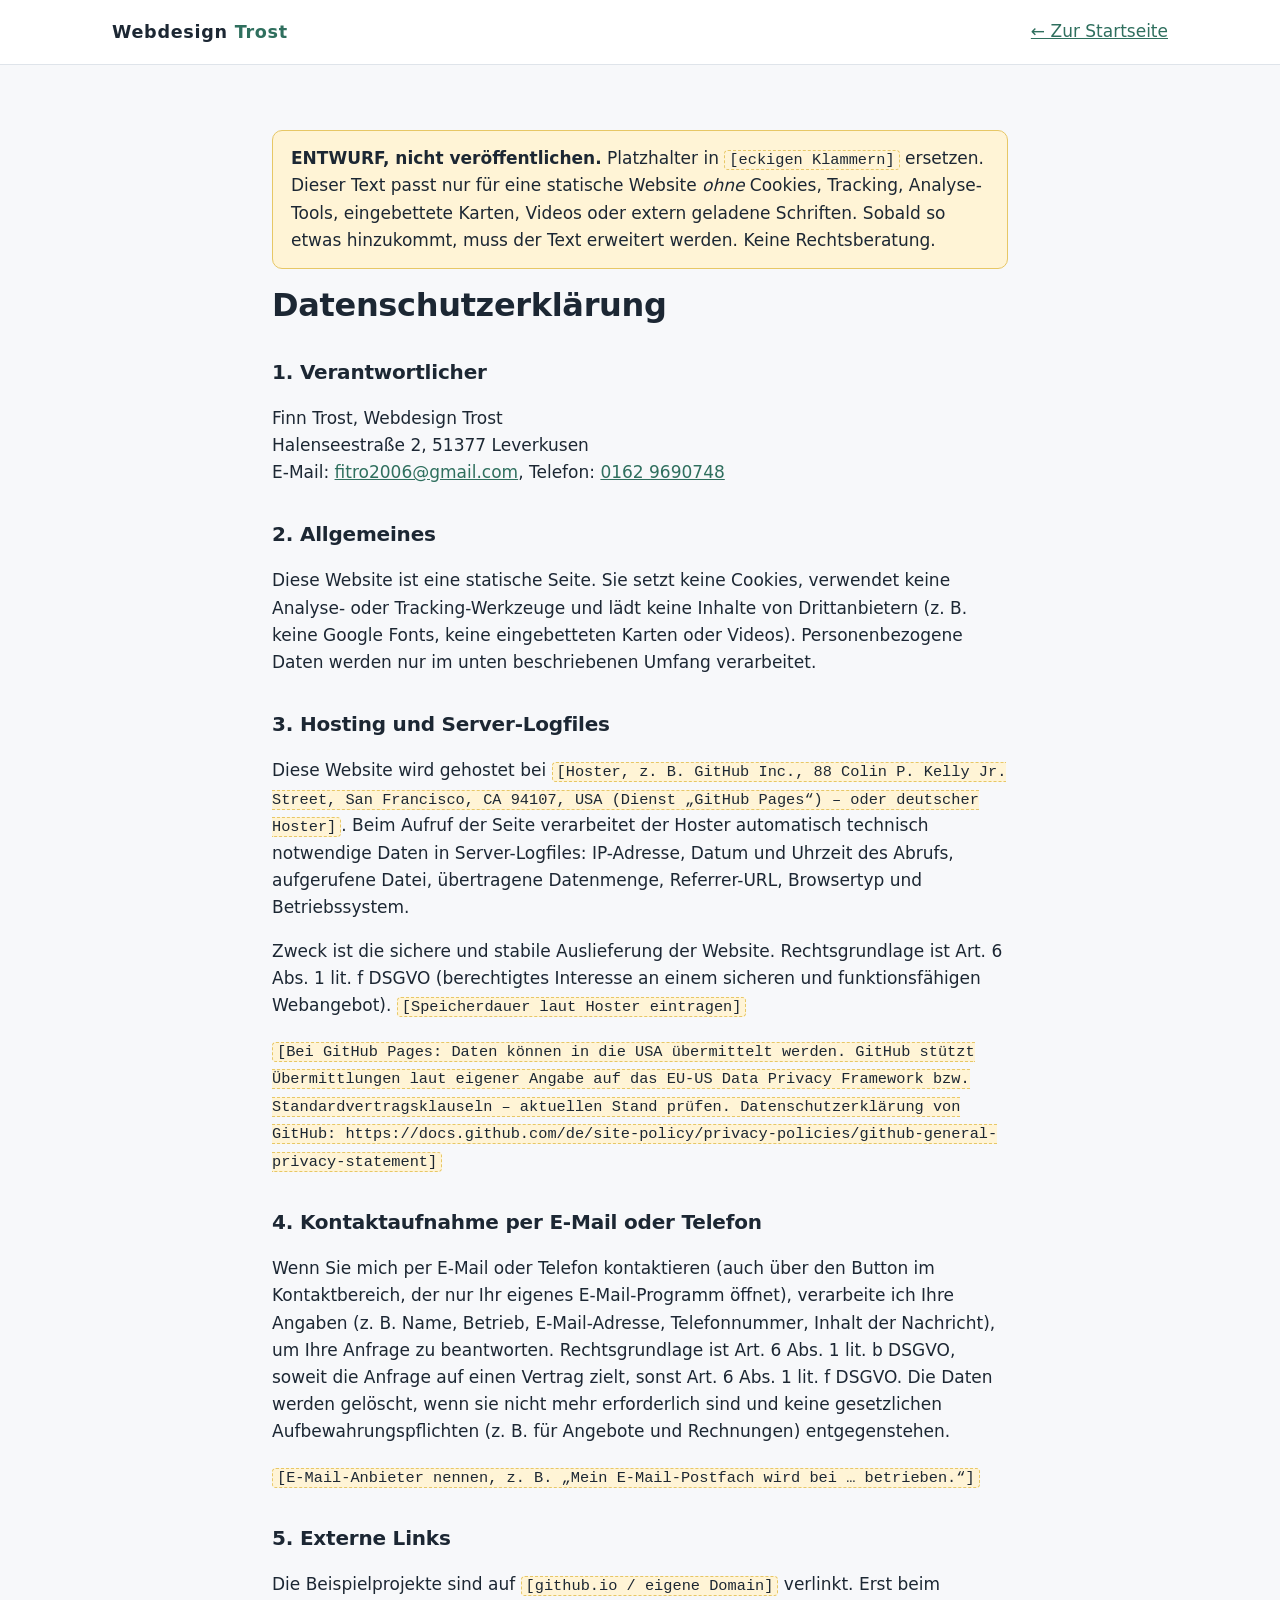
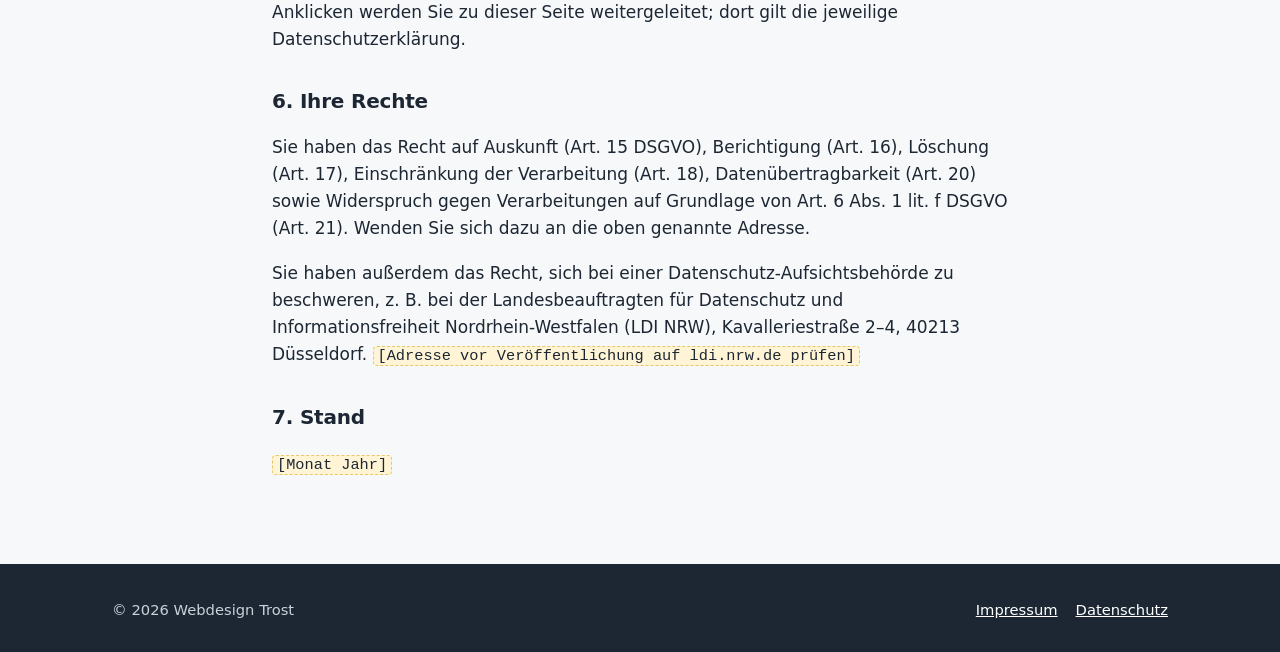
==== datenschutz.html @ ec388176 "Add files via upload" ====
<!doctype html>
<html lang="de"><head>
<meta name="robots" content="noindex, nofollow"><meta charset="utf-8"><meta name="viewport" content="width=device-width,initial-scale=1">
<title>Datenschutzerklärung – Webdesign Trost</title><meta name="robots" content="noindex"><link rel="stylesheet" href="style.css"></head>
<body>
<header class="top"><div class="wrap nav"><a class="logo" href="index.html">Webdesign <span>Trost</span></a><a href="index.html">← Zur Startseite</a></div></header>
<main class="legal">
<p class="draft"><strong>ENTWURF, nicht veröffentlichen.</strong> Platzhalter in <span class="ph">[eckigen Klammern]</span> ersetzen. Dieser Text passt nur für eine statische Website <em>ohne</em> Cookies, Tracking, Analyse-Tools, eingebettete Karten, Videos oder extern geladene Schriften. Sobald so etwas hinzukommt, muss der Text erweitert werden. Keine Rechtsberatung.</p>
<h1>Datenschutzerklärung</h1>

<h2>1. Verantwortlicher</h2>
<p>Finn Trost, Webdesign Trost<br>Halenseestraße 2, 51377 Leverkusen<br>E-Mail: <a href="mailto:fitro2006@gmail.com">fitro2006@gmail.com</a>, Telefon: <a href="tel:+491629690748">0162 9690748</a></p>

<h2>2. Allgemeines</h2>
<p>Diese Website ist eine statische Seite. Sie setzt keine Cookies, verwendet keine Analyse- oder Tracking-Werkzeuge und lädt keine Inhalte von Drittanbietern (z. B. keine Google Fonts, keine eingebetteten Karten oder Videos). Personenbezogene Daten werden nur im unten beschriebenen Umfang verarbeitet.</p>

<h2>3. Hosting und Server-Logfiles</h2>
<p>Diese Website wird gehostet bei <span class="ph">[Hoster, z. B. GitHub Inc., 88 Colin P. Kelly Jr. Street, San Francisco, CA 94107, USA (Dienst „GitHub Pages“) – oder deutscher Hoster]</span>. Beim Aufruf der Seite verarbeitet der Hoster automatisch technisch notwendige Daten in Server-Logfiles: IP-Adresse, Datum und Uhrzeit des Abrufs, aufgerufene Datei, übertragene Datenmenge, Referrer-URL, Browsertyp und Betriebssystem.</p>
<p>Zweck ist die sichere und stabile Auslieferung der Website. Rechtsgrundlage ist Art. 6 Abs. 1 lit. f DSGVO (berechtigtes Interesse an einem sicheren und funktionsfähigen Webangebot). <span class="ph">[Speicherdauer laut Hoster eintragen]</span></p>
<p><span class="ph">[Bei GitHub Pages: Daten können in die USA übermittelt werden. GitHub stützt Übermittlungen laut eigener Angabe auf das EU-US Data Privacy Framework bzw. Standardvertragsklauseln – aktuellen Stand prüfen. Datenschutzerklärung von GitHub: https://docs.github.com/de/site-policy/privacy-policies/github-general-privacy-statement]</span></p>

<h2>4. Kontaktaufnahme per E-Mail oder Telefon</h2>
<p>Wenn Sie mich per E-Mail oder Telefon kontaktieren (auch über den Button im Kontaktbereich, der nur Ihr eigenes E-Mail-Programm öffnet), verarbeite ich Ihre Angaben (z. B. Name, Betrieb, E-Mail-Adresse, Telefonnummer, Inhalt der Nachricht), um Ihre Anfrage zu beantworten. Rechtsgrundlage ist Art. 6 Abs. 1 lit. b DSGVO, soweit die Anfrage auf einen Vertrag zielt, sonst Art. 6 Abs. 1 lit. f DSGVO. Die Daten werden gelöscht, wenn sie nicht mehr erforderlich sind und keine gesetzlichen Aufbewahrungspflichten (z. B. für Angebote und Rechnungen) entgegenstehen.</p>
<p><span class="ph">[E-Mail-Anbieter nennen, z. B. „Mein E-Mail-Postfach wird bei … betrieben.“]</span></p>

<h2>5. Externe Links</h2>
<p>Die Beispielprojekte sind auf <span class="ph">[github.io / eigene Domain]</span> verlinkt. Erst beim Anklicken werden Sie zu dieser Seite weitergeleitet; dort gilt die jeweilige Datenschutzerklärung.</p>

<h2>6. Ihre Rechte</h2>
<p>Sie haben das Recht auf Auskunft (Art. 15 DSGVO), Berichtigung (Art. 16), Löschung (Art. 17), Einschränkung der Verarbeitung (Art. 18), Datenübertragbarkeit (Art. 20) sowie Widerspruch gegen Verarbeitungen auf Grundlage von Art. 6 Abs. 1 lit. f DSGVO (Art. 21). Wenden Sie sich dazu an die oben genannte Adresse.</p>
<p>Sie haben außerdem das Recht, sich bei einer Datenschutz-Aufsichtsbehörde zu beschweren, z. B. bei der Landesbeauftragten für Datenschutz und Informationsfreiheit Nordrhein-Westfalen (LDI NRW), Kavalleriestraße 2–4, 40213 Düsseldorf. <span class="ph">[Adresse vor Veröffentlichung auf ldi.nrw.de prüfen]</span></p>

<h2>7. Stand</h2>
<p><span class="ph">[Monat Jahr]</span></p>
</main>
<footer><div class="wrap"><div>© 2026 Webdesign Trost</div><div><a href="impressum.html">Impressum</a><a href="datenschutz.html">Datenschutz</a></div></div></footer>
</body></html>
---- style.css ----
:root{--ink:#1c2733;--muted:#5d6b7a;--line:#dfe4ea;--bg:#f7f8fa;--card:#fff;--accent:#2f6f5e;--accent-2:#e9f2ef;--warn:#fff4d6;--warn-b:#e7c766;--r:14px}
*{box-sizing:border-box}
html{scroll-behavior:smooth}
body{margin:0;font-family:system-ui,-apple-system,"Segoe UI",Roboto,"Helvetica Neue",Arial,sans-serif;color:var(--ink);background:var(--bg);line-height:1.6;font-size:17px}
img{max-width:100%;display:block}
a{color:var(--accent)}
.wrap{max-width:1100px;margin:0 auto;padding:0 22px}
.ph{background:var(--warn);border:1px dashed var(--warn-b);border-radius:4px;padding:0 4px;font-family:ui-monospace,Menlo,Consolas,monospace;font-size:.9em}
/* header */
header.top{position:sticky;top:0;z-index:20;background:rgba(255,255,255,.94);backdrop-filter:blur(8px);border-bottom:1px solid var(--line)}
.nav{display:flex;align-items:center;justify-content:space-between;height:64px}
.logo{font-weight:700;letter-spacing:.04em;color:var(--ink);text-decoration:none;font-size:1.1rem}
.logo span{color:var(--accent)}
.nav ul{display:flex;gap:26px;list-style:none;margin:0;padding:0}
.nav ul a{color:var(--ink);text-decoration:none;font-size:.95rem}
.nav ul a:hover{color:var(--accent)}
.burger{display:none;background:none;border:1px solid var(--line);border-radius:8px;padding:8px 10px;font-size:1rem;cursor:pointer}
/* hero */
.hero{padding:84px 0 70px;background:linear-gradient(180deg,#fff 0%,var(--bg) 100%)}
.hero-grid{display:grid;grid-template-columns:1.15fr .85fr;gap:48px;align-items:center}
.eyebrow{display:inline-block;background:var(--accent-2);color:var(--accent);font-weight:600;font-size:.82rem;letter-spacing:.06em;text-transform:uppercase;padding:6px 12px;border-radius:999px}
h1{font-size:clamp(2rem,4.4vw,3.1rem);line-height:1.15;margin:18px 0 16px;letter-spacing:-.01em}
.lead{font-size:1.15rem;color:var(--muted);max-width:36em}
.btns{display:flex;gap:12px;flex-wrap:wrap;margin-top:26px}
.btn{display:inline-block;padding:13px 22px;border-radius:10px;text-decoration:none;font-weight:600;border:2px solid var(--accent)}
.btn.primary{background:var(--accent);color:#fff}
.btn.ghost{color:var(--accent);background:#fff}
.btn:hover{filter:brightness(1.07)}
.hero-card{background:var(--card);border:1px solid var(--line);border-radius:var(--r);padding:26px;box-shadow:0 12px 30px rgba(28,39,51,.07)}
.hero-card h3{margin:0 0 12px;font-size:1.05rem}
.checks{list-style:none;margin:0;padding:0}
.checks li{padding:8px 0 8px 30px;position:relative;border-bottom:1px solid var(--line)}
.checks li:last-child{border:0}
.checks li::before{content:"";position:absolute;left:4px;top:15px;width:12px;height:7px;border-left:2.5px solid var(--accent);border-bottom:2.5px solid var(--accent);transform:rotate(-45deg)}
/* sections */
section{padding:72px 0}
section.alt{background:#fff;border-top:1px solid var(--line);border-bottom:1px solid var(--line)}
h2{font-size:clamp(1.6rem,3vw,2.1rem);margin:0 0 10px;letter-spacing:-.01em}
.sub{color:var(--muted);margin:0 0 36px;max-width:42em}
.grid3{display:grid;grid-template-columns:repeat(3,1fr);gap:22px}
.card{background:var(--card);border:1px solid var(--line);border-radius:var(--r);padding:26px}
.card h3{margin:10px 0 8px;font-size:1.12rem}
.card p{margin:0;color:var(--muted)}
.icon{width:42px;height:42px;border-radius:10px;background:var(--accent-2);display:grid;place-items:center}
.icon svg{width:22px;height:22px;stroke:var(--accent);fill:none;stroke-width:2;stroke-linecap:round;stroke-linejoin:round}
/* steps */
.steps{display:grid;grid-template-columns:repeat(3,1fr);gap:22px;counter-reset:s}
.step{position:relative;background:var(--card);border:1px solid var(--line);border-radius:var(--r);padding:26px 26px 24px}
.step::before{counter-increment:s;content:counter(s);display:grid;place-items:center;width:38px;height:38px;border-radius:50%;background:var(--accent);color:#fff;font-weight:700;margin-bottom:12px}
.step h3{margin:0 0 6px;font-size:1.1rem}
.step p{margin:0;color:var(--muted)}
/* pricing */
.prices{display:grid;grid-template-columns:repeat(3,1fr);gap:22px;align-items:stretch}
.price{background:var(--card);border:1px solid var(--line);border-radius:var(--r);padding:28px;display:flex;flex-direction:column}
.price.feat{border:2px solid var(--accent);box-shadow:0 12px 30px rgba(47,111,94,.12)}
.tag{align-self:flex-start;background:var(--accent);color:#fff;font-size:.75rem;font-weight:700;letter-spacing:.05em;text-transform:uppercase;padding:4px 10px;border-radius:999px;margin-bottom:8px}
.price h3{margin:0;font-size:1.2rem}
.amount{font-size:2rem;font-weight:700;margin:10px 0 2px}
.amount small{font-size:.95rem;font-weight:500;color:var(--muted)}
.price ul{list-style:none;padding:0;margin:16px 0 0;flex:1}
.price li{padding:7px 0;border-top:1px solid var(--line);font-size:.96rem}
.note{font-size:.88rem;color:var(--muted);margin-top:18px}
/* portfolio */
.pf{display:grid;grid-template-columns:repeat(2,1fr);gap:26px}
.pf a.item{display:block;text-decoration:none;color:inherit;background:var(--card);border:1px solid var(--line);border-radius:var(--r);overflow:hidden;transition:transform .15s,box-shadow .15s}
.pf a.item:hover{transform:translateY(-3px);box-shadow:0 14px 30px rgba(28,39,51,.1)}
.pf img{aspect-ratio:16/10;object-fit:cover;object-position:left top;width:100%;border-bottom:1px solid var(--line)}
.pf .meta{padding:18px 22px}
.pf .meta h3{margin:0 0 4px;font-size:1.1rem}
.pf .meta p{margin:0;color:var(--muted);font-size:.95rem}
.disclaimer{display:flex;gap:10px;align-items:flex-start;background:var(--warn);border:1px solid var(--warn-b);border-radius:10px;padding:12px 16px;margin-bottom:26px;font-size:.95rem}
/* contact */
.contact{display:grid;grid-template-columns:1fr 1fr;gap:30px}
.contact dl{margin:0}
.contact dt{font-weight:600;margin-top:14px}
.contact dd{margin:2px 0 0;color:var(--muted)}
form label{display:block;font-weight:600;font-size:.92rem;margin:12px 0 4px}
form input,form textarea{width:100%;padding:11px 12px;border:1px solid var(--line);border-radius:8px;font:inherit;background:#fff}
form textarea{min-height:110px;resize:vertical}
form button{margin-top:14px;cursor:pointer;font:inherit}
.formhint{font-size:.85rem;color:var(--muted);margin-top:10px}
/* faq */
details{background:var(--card);border:1px solid var(--line);border-radius:10px;padding:14px 18px;margin-bottom:10px}
summary{cursor:pointer;font-weight:600}
details p{margin:10px 0 0;color:var(--muted)}
/* footer */
footer{background:var(--ink);color:#c9d2db;padding:34px 0;font-size:.92rem}
footer .wrap{display:flex;justify-content:space-between;gap:16px;flex-wrap:wrap}
footer a{color:#fff;margin-left:18px}
/* legal pages */
.legal{max-width:780px;margin:0 auto;padding:48px 22px 70px}
.legal h1{font-size:2rem}
.legal h2{font-size:1.25rem;margin-top:32px}
.draft{background:var(--warn);border:1px solid var(--warn-b);border-radius:10px;padding:14px 18px}
/* responsive */
@media (max-width:900px){
 .hero-grid,.contact{grid-template-columns:1fr}
 .grid3,.steps,.prices{grid-template-columns:1fr}
 .pf{grid-template-columns:1fr}
 .hero{padding:52px 0 46px}
 section{padding:54px 0}
}
@media (max-width:760px){
 .burger{display:block}
 .nav ul{display:none;position:absolute;top:64px;left:0;right:0;background:#fff;flex-direction:column;gap:0;border-bottom:1px solid var(--line)}
 .nav ul.open{display:flex}
 .nav ul li a{display:block;padding:14px 22px;border-top:1px solid var(--line)}
 body{font-size:16px}
 footer a{margin:0 18px 0 0}
}
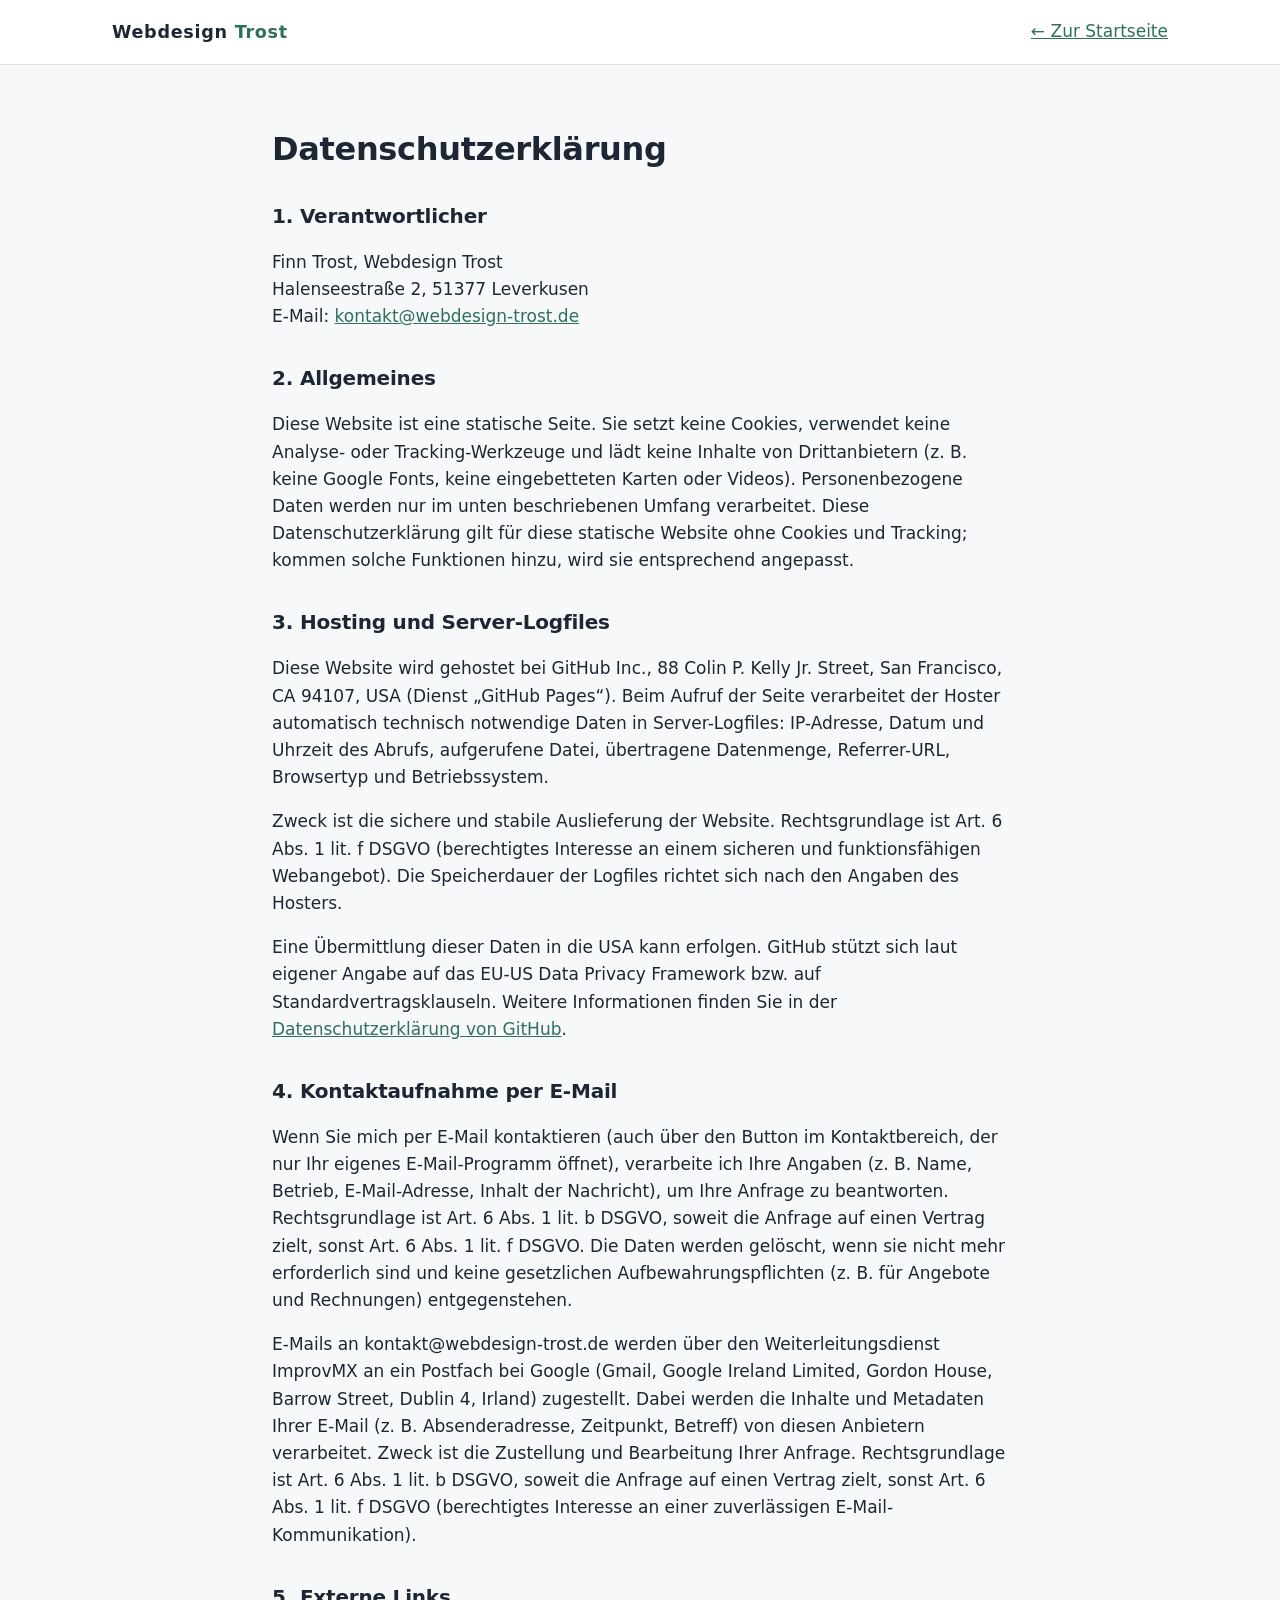
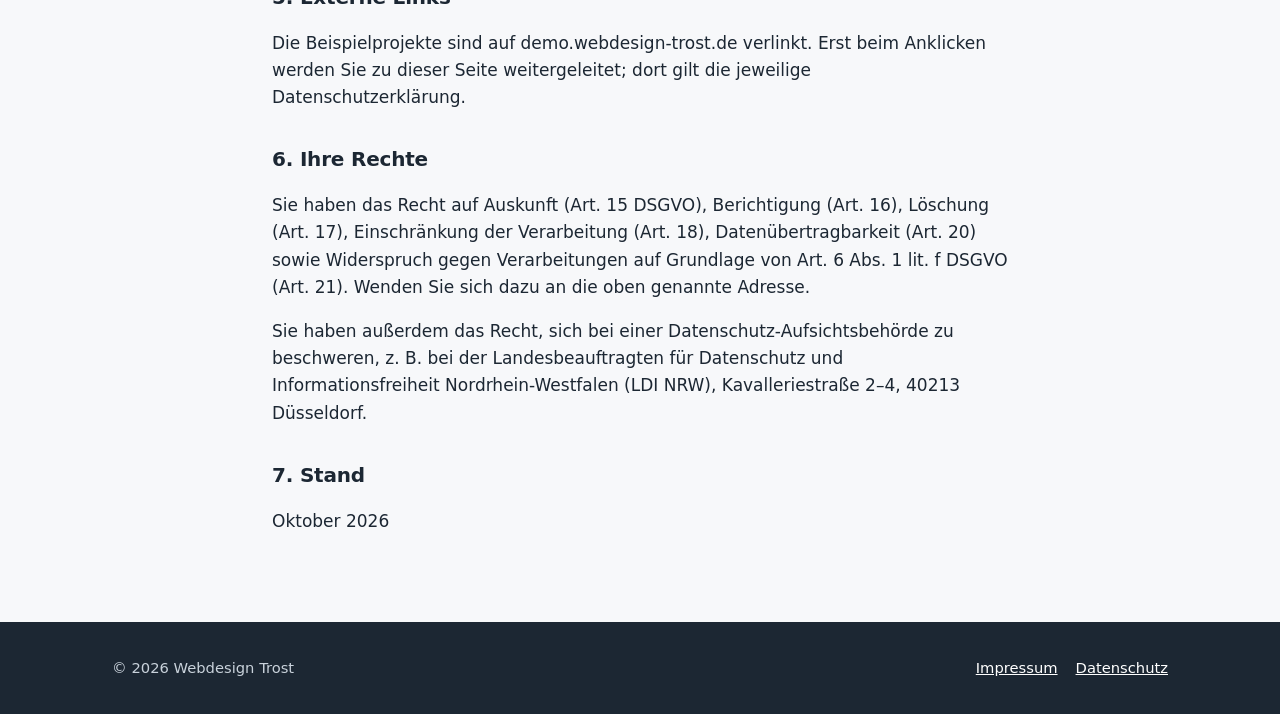
==== commit 525c887c: "Kontakt nur per E-Mail, Impressum und Datenschutz bereinigt" ====
--- a/datenschutz.html
+++ b/datenschutz.html
@@ -5,33 +5,32 @@
 <body>
 <header class="top"><div class="wrap nav"><a class="logo" href="index.html">Webdesign <span>Trost</span></a><a href="index.html">← Zur Startseite</a></div></header>
 <main class="legal">
-<p class="draft"><strong>ENTWURF, nicht veröffentlichen.</strong> Platzhalter in <span class="ph">[eckigen Klammern]</span> ersetzen. Dieser Text passt nur für eine statische Website <em>ohne</em> Cookies, Tracking, Analyse-Tools, eingebettete Karten, Videos oder extern geladene Schriften. Sobald so etwas hinzukommt, muss der Text erweitert werden. Keine Rechtsberatung.</p>
 <h1>Datenschutzerklärung</h1>
 
 <h2>1. Verantwortlicher</h2>
-<p>Finn Trost, Webdesign Trost<br>Halenseestraße 2, 51377 Leverkusen<br>E-Mail: <a href="mailto:fitro2006@gmail.com">fitro2006@gmail.com</a>, Telefon: <a href="tel:+491629690748">0162 9690748</a></p>
+<p>Finn Trost, Webdesign Trost<br>Halenseestraße 2, 51377 Leverkusen<br>E-Mail: <a href="mailto:kontakt@webdesign-trost.de">kontakt@webdesign-trost.de</a></p>
 
 <h2>2. Allgemeines</h2>
-<p>Diese Website ist eine statische Seite. Sie setzt keine Cookies, verwendet keine Analyse- oder Tracking-Werkzeuge und lädt keine Inhalte von Drittanbietern (z. B. keine Google Fonts, keine eingebetteten Karten oder Videos). Personenbezogene Daten werden nur im unten beschriebenen Umfang verarbeitet.</p>
+<p>Diese Website ist eine statische Seite. Sie setzt keine Cookies, verwendet keine Analyse- oder Tracking-Werkzeuge und lädt keine Inhalte von Drittanbietern (z. B. keine Google Fonts, keine eingebetteten Karten oder Videos). Personenbezogene Daten werden nur im unten beschriebenen Umfang verarbeitet. Diese Datenschutzerklärung gilt für diese statische Website ohne Cookies und Tracking; kommen solche Funktionen hinzu, wird sie entsprechend angepasst.</p>
 
 <h2>3. Hosting und Server-Logfiles</h2>
-<p>Diese Website wird gehostet bei <span class="ph">[Hoster, z. B. GitHub Inc., 88 Colin P. Kelly Jr. Street, San Francisco, CA 94107, USA (Dienst „GitHub Pages“) – oder deutscher Hoster]</span>. Beim Aufruf der Seite verarbeitet der Hoster automatisch technisch notwendige Daten in Server-Logfiles: IP-Adresse, Datum und Uhrzeit des Abrufs, aufgerufene Datei, übertragene Datenmenge, Referrer-URL, Browsertyp und Betriebssystem.</p>
-<p>Zweck ist die sichere und stabile Auslieferung der Website. Rechtsgrundlage ist Art. 6 Abs. 1 lit. f DSGVO (berechtigtes Interesse an einem sicheren und funktionsfähigen Webangebot). <span class="ph">[Speicherdauer laut Hoster eintragen]</span></p>
-<p><span class="ph">[Bei GitHub Pages: Daten können in die USA übermittelt werden. GitHub stützt Übermittlungen laut eigener Angabe auf das EU-US Data Privacy Framework bzw. Standardvertragsklauseln – aktuellen Stand prüfen. Datenschutzerklärung von GitHub: https://docs.github.com/de/site-policy/privacy-policies/github-general-privacy-statement]</span></p>
+<p>Diese Website wird gehostet bei GitHub Inc., 88 Colin P. Kelly Jr. Street, San Francisco, CA 94107, USA (Dienst „GitHub Pages“). Beim Aufruf der Seite verarbeitet der Hoster automatisch technisch notwendige Daten in Server-Logfiles: IP-Adresse, Datum und Uhrzeit des Abrufs, aufgerufene Datei, übertragene Datenmenge, Referrer-URL, Browsertyp und Betriebssystem.</p>
+<p>Zweck ist die sichere und stabile Auslieferung der Website. Rechtsgrundlage ist Art. 6 Abs. 1 lit. f DSGVO (berechtigtes Interesse an einem sicheren und funktionsfähigen Webangebot). Die Speicherdauer der Logfiles richtet sich nach den Angaben des Hosters.</p>
+<p>Eine Übermittlung dieser Daten in die USA kann erfolgen. GitHub stützt sich laut eigener Angabe auf das EU-US Data Privacy Framework bzw. auf Standardvertragsklauseln. Weitere Informationen finden Sie in der <a href="https://docs.github.com/de/site-policy/privacy-policies/github-general-privacy-statement" target="_blank" rel="noopener">Datenschutzerklärung von GitHub</a>.</p>
 
-<h2>4. Kontaktaufnahme per E-Mail oder Telefon</h2>
-<p>Wenn Sie mich per E-Mail oder Telefon kontaktieren (auch über den Button im Kontaktbereich, der nur Ihr eigenes E-Mail-Programm öffnet), verarbeite ich Ihre Angaben (z. B. Name, Betrieb, E-Mail-Adresse, Telefonnummer, Inhalt der Nachricht), um Ihre Anfrage zu beantworten. Rechtsgrundlage ist Art. 6 Abs. 1 lit. b DSGVO, soweit die Anfrage auf einen Vertrag zielt, sonst Art. 6 Abs. 1 lit. f DSGVO. Die Daten werden gelöscht, wenn sie nicht mehr erforderlich sind und keine gesetzlichen Aufbewahrungspflichten (z. B. für Angebote und Rechnungen) entgegenstehen.</p>
-<p><span class="ph">[E-Mail-Anbieter nennen, z. B. „Mein E-Mail-Postfach wird bei … betrieben.“]</span></p>
+<h2>4. Kontaktaufnahme per E-Mail</h2>
+<p>Wenn Sie mich per E-Mail kontaktieren (auch über den Button im Kontaktbereich, der nur Ihr eigenes E-Mail-Programm öffnet), verarbeite ich Ihre Angaben (z. B. Name, Betrieb, E-Mail-Adresse, Inhalt der Nachricht), um Ihre Anfrage zu beantworten. Rechtsgrundlage ist Art. 6 Abs. 1 lit. b DSGVO, soweit die Anfrage auf einen Vertrag zielt, sonst Art. 6 Abs. 1 lit. f DSGVO. Die Daten werden gelöscht, wenn sie nicht mehr erforderlich sind und keine gesetzlichen Aufbewahrungspflichten (z. B. für Angebote und Rechnungen) entgegenstehen.</p>
+<p>E-Mails an kontakt@webdesign-trost.de werden über den Weiterleitungsdienst ImprovMX an ein Postfach bei Google (Gmail, Google Ireland Limited, Gordon House, Barrow Street, Dublin 4, Irland) zugestellt. Dabei werden die Inhalte und Metadaten Ihrer E-Mail (z. B. Absenderadresse, Zeitpunkt, Betreff) von diesen Anbietern verarbeitet. Zweck ist die Zustellung und Bearbeitung Ihrer Anfrage. Rechtsgrundlage ist Art. 6 Abs. 1 lit. b DSGVO, soweit die Anfrage auf einen Vertrag zielt, sonst Art. 6 Abs. 1 lit. f DSGVO (berechtigtes Interesse an einer zuverlässigen E-Mail-Kommunikation).</p>
 
 <h2>5. Externe Links</h2>
-<p>Die Beispielprojekte sind auf <span class="ph">[github.io / eigene Domain]</span> verlinkt. Erst beim Anklicken werden Sie zu dieser Seite weitergeleitet; dort gilt die jeweilige Datenschutzerklärung.</p>
+<p>Die Beispielprojekte sind auf demo.webdesign-trost.de verlinkt. Erst beim Anklicken werden Sie zu dieser Seite weitergeleitet; dort gilt die jeweilige Datenschutzerklärung.</p>
 
 <h2>6. Ihre Rechte</h2>
 <p>Sie haben das Recht auf Auskunft (Art. 15 DSGVO), Berichtigung (Art. 16), Löschung (Art. 17), Einschränkung der Verarbeitung (Art. 18), Datenübertragbarkeit (Art. 20) sowie Widerspruch gegen Verarbeitungen auf Grundlage von Art. 6 Abs. 1 lit. f DSGVO (Art. 21). Wenden Sie sich dazu an die oben genannte Adresse.</p>
-<p>Sie haben außerdem das Recht, sich bei einer Datenschutz-Aufsichtsbehörde zu beschweren, z. B. bei der Landesbeauftragten für Datenschutz und Informationsfreiheit Nordrhein-Westfalen (LDI NRW), Kavalleriestraße 2–4, 40213 Düsseldorf. <span class="ph">[Adresse vor Veröffentlichung auf ldi.nrw.de prüfen]</span></p>
+<p>Sie haben außerdem das Recht, sich bei einer Datenschutz-Aufsichtsbehörde zu beschweren, z. B. bei der Landesbeauftragten für Datenschutz und Informationsfreiheit Nordrhein-Westfalen (LDI NRW), Kavalleriestraße 2–4, 40213 Düsseldorf.</p>
 
 <h2>7. Stand</h2>
-<p><span class="ph">[Monat Jahr]</span></p>
+<p>Oktober 2026</p>
 </main>
 <footer><div class="wrap"><div>© 2026 Webdesign Trost</div><div><a href="impressum.html">Impressum</a><a href="datenschutz.html">Datenschutz</a></div></div></footer>
 </body></html>
--- a/style.css
+++ b/style.css
@@ -61,13 +61,46 @@
 .price li{padding:7px 0;border-top:1px solid var(--line);font-size:.96rem}
 .note{font-size:.88rem;color:var(--muted);margin-top:18px}
 /* portfolio */
-.pf{display:grid;grid-template-columns:repeat(2,1fr);gap:26px}
-.pf a.item{display:block;text-decoration:none;color:inherit;background:var(--card);border:1px solid var(--line);border-radius:var(--r);overflow:hidden;transition:transform .15s,box-shadow .15s}
-.pf a.item:hover{transform:translateY(-3px);box-shadow:0 14px 30px rgba(28,39,51,.1)}
-.pf img{aspect-ratio:16/10;object-fit:cover;object-position:left top;width:100%;border-bottom:1px solid var(--line)}
-.pf .meta{padding:18px 22px}
-.pf .meta h3{margin:0 0 4px;font-size:1.1rem}
-.pf .meta p{margin:0;color:var(--muted);font-size:.95rem}
+.pf{display:grid;grid-template-columns:repeat(2,minmax(0,1fr));gap:30px}
+.pf-card{display:flex;flex-direction:column;min-width:0;background:var(--card);border:1px solid var(--line);border-radius:20px;overflow:hidden;box-shadow:0 1px 2px rgba(28,39,51,.04),0 10px 30px rgba(28,39,51,.06);transition:transform .25s ease,box-shadow .25s ease}
+.pf-card:hover{transform:translateY(-4px);box-shadow:0 2px 4px rgba(28,39,51,.05),0 24px 50px rgba(28,39,51,.12)}
+.mock{position:relative;display:block;text-decoration:none;color:inherit;padding:30px 30px 34px 26px;background:radial-gradient(120% 90% at 0% 0%,#ffffff 0%,rgba(255,255,255,0) 55%),linear-gradient(135deg,#e9f2ef 0%,#cfe3dc 55%,#b7d4ca 100%);overflow:hidden;isolation:isolate}
+.mock::after{content:"";position:absolute;right:-60px;bottom:-80px;width:240px;height:240px;border-radius:50%;background:radial-gradient(circle,rgba(47,111,94,.22),rgba(47,111,94,0) 70%);z-index:-1}
+.mock.cafe{background:radial-gradient(120% 90% at 0% 0%,#ffffff 0%,rgba(255,255,255,0) 55%),linear-gradient(135deg,#eef3ef 0%,#d6e6df 50%,#c3dad0 100%)}
+.browser{width:84%;background:#fff;border-radius:12px;overflow:hidden;box-shadow:0 1px 0 rgba(255,255,255,.6) inset,0 18px 40px rgba(24,52,44,.18),0 4px 10px rgba(24,52,44,.08);transition:transform .35s ease}
+.bar{display:flex;align-items:center;gap:6px;height:30px;padding:0 12px;background:#f3f5f7;border-bottom:1px solid #e3e7ec}
+.bar i{flex:0 0 auto;width:9px;height:9px;border-radius:50%;background:#ff5f57}
+.bar i:nth-child(2){background:#febc2e}
+.bar i:nth-child(3){background:#28c840}
+.bar .url{flex:1;min-width:0;margin-left:10px;height:18px;line-height:18px;padding:0 10px;border-radius:6px;background:#fff;border:1px solid #e3e7ec;color:#7a8794;font-size:.68rem;white-space:nowrap;overflow:hidden;text-overflow:ellipsis}
+.browser img{width:100%;height:auto;aspect-ratio:16/10;object-fit:cover;object-position:top}
+.phone{position:absolute;right:22px;bottom:22px;width:27%;max-width:150px;padding:5px;background:#16202a;border-radius:22px;box-shadow:0 22px 44px rgba(16,28,36,.32),0 4px 10px rgba(16,28,36,.18);transition:transform .35s ease}
+.phone::before{content:"";position:absolute;top:9px;left:50%;transform:translateX(-50%);width:30%;height:7px;border-radius:999px;background:#16202a;z-index:2}
+.phone img{width:100%;height:auto;aspect-ratio:390/844;object-fit:cover;object-position:top;border-radius:17px}
+.pf-card:hover .browser{transform:translateY(-3px)}
+.pf-card:hover .phone{transform:translateY(-8px) rotate(-1.5deg)}
+.pf-meta{display:flex;flex-direction:column;align-items:flex-start;gap:6px;padding:22px 26px 26px;flex:1}
+.pf-meta h3{margin:0;font-size:1.18rem}
+.pf-meta p{margin:0 0 12px;color:var(--muted);font-size:.96rem}
+.pf-meta .btn{margin-top:auto;padding:11px 20px;font-size:.95rem}
+.pf-meta .btn span{display:inline-block;transition:transform .2s}
+.pf-meta .btn:hover span{transform:translateX(3px)}
+.mock:focus-visible,.pf-meta .btn:focus-visible{outline:3px solid var(--accent);outline-offset:3px}
+@media (max-width:520px){
+ .mock{padding:20px 18px 24px 16px}
+ .browser{width:86%;border-radius:9px}
+ .bar{height:22px;padding:0 8px;gap:4px}
+ .bar i{width:7px;height:7px}
+ .bar .url{display:none}
+ .phone{right:12px;bottom:14px;width:25%;padding:3px;border-radius:15px}
+ .phone::before{top:6px;height:5px}
+ .phone img{border-radius:12px}
+ .pf-meta{padding:18px 20px 22px}
+}
+@media (prefers-reduced-motion:reduce){
+ .pf-card,.browser,.phone,.pf-meta .btn span{transition:none}
+ .pf-card:hover,.pf-card:hover .browser,.pf-card:hover .phone{transform:none}
+}
 .disclaimer{display:flex;gap:10px;align-items:flex-start;background:var(--warn);border:1px solid var(--warn-b);border-radius:10px;padding:12px 16px;margin-bottom:26px;font-size:.95rem}
 /* contact */
 .contact{display:grid;grid-template-columns:1fr 1fr;gap:30px}
